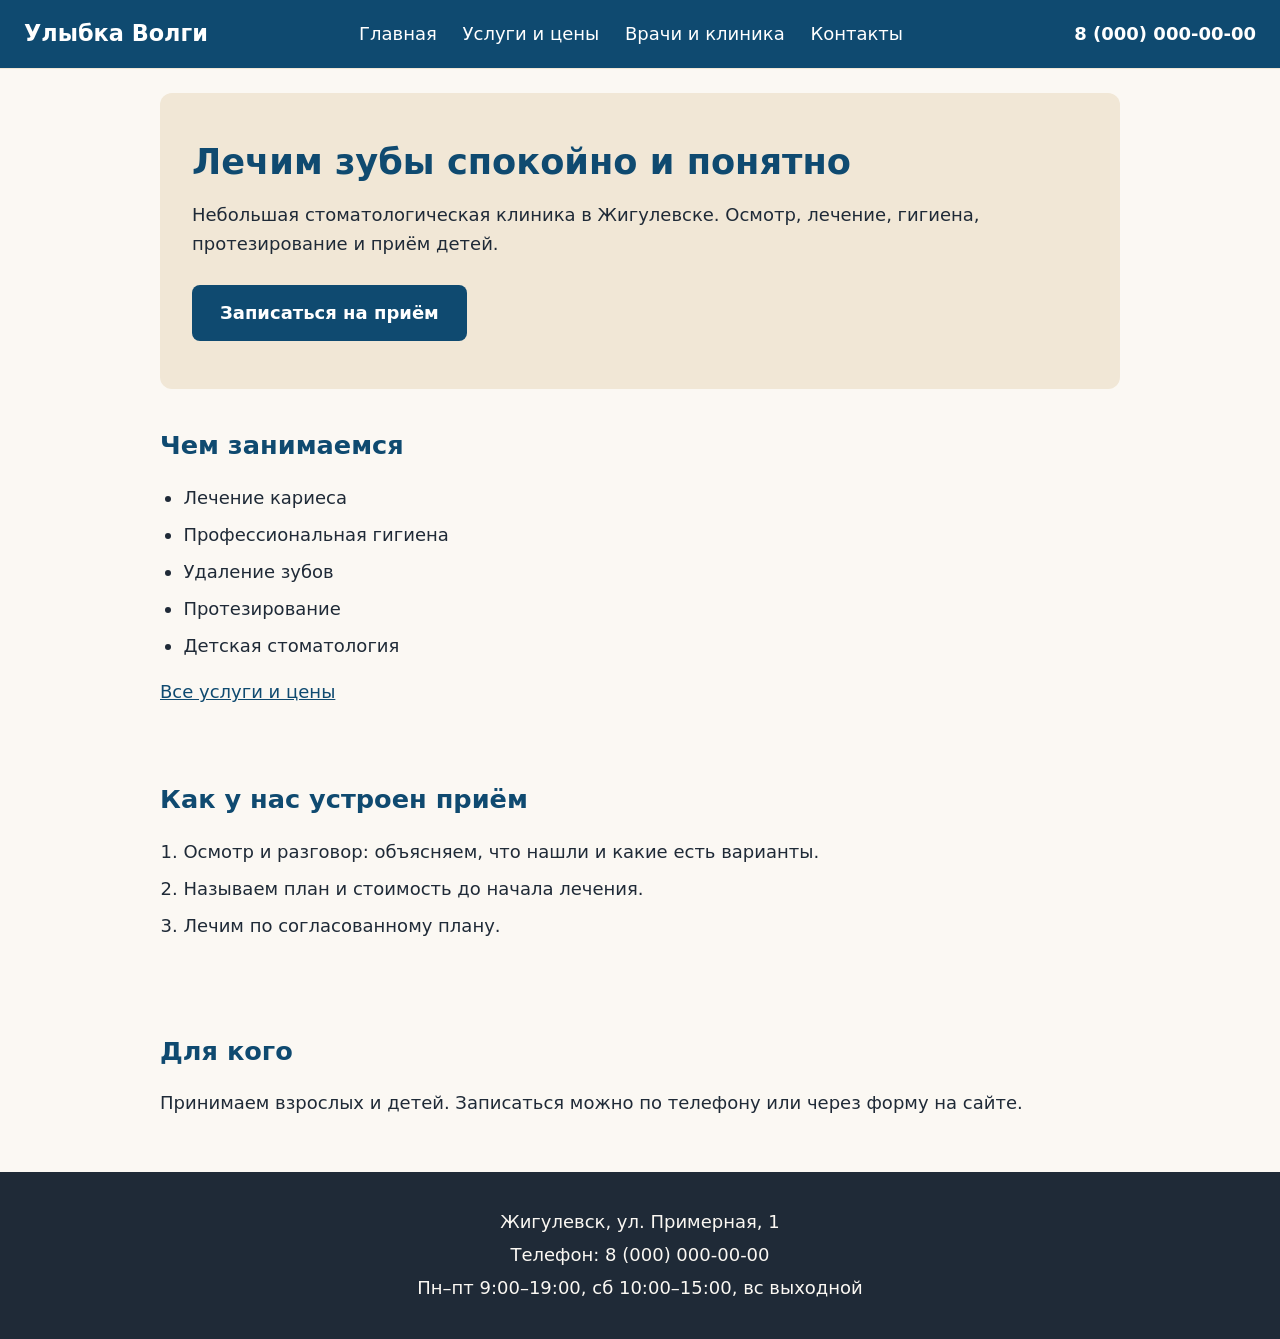
==== index.html @ 2df45988 "Add files via upload" ====
<!DOCTYPE html>
<html lang="ru">
<head>
  <meta charset="utf-8">
  <meta name="viewport" content="width=device-width, initial-scale=1">
  <title>Улыбка Волги — стоматологическая клиника в Жигулевске</title>
  <style>
    /* ЦВЕТА: задаём один раз, дальше используем по имени */
    :root {
      --main: #0F4A70;        /* тёмная бирюза: кнопки, заголовки, ссылки */
      --main-dark: #0A3552;   /* при наведении на кнопку */
      --soft: #F1E7D6;        /* светлый фон блоков */
      --page: #FBF8F3;        /* фон страницы */
      --text: #1F2A37;        /* основной текст */
    }

    /* ОБЩЕЕ: шрифт, размер, фон */
    body {
      margin: 0;
      font-family: system-ui, -apple-system, "Segoe UI", Roboto, Arial, sans-serif;
      font-size: 18px;
      line-height: 1.6;
      color: var(--text);
      background: var(--page);
    }

    /* ШАПКА */
    header {
      display: flex;
      flex-wrap: wrap;
      align-items: center;
      justify-content: space-between;
      gap: 12px 24px;
      padding: 16px 24px;
      background: #0F4A70;
      border-bottom: 1px solid var(--soft);
    }
    header > p { margin: 0; font-size: 1.4rem; font-weight: 700; color: #fff; }
    nav a { margin-right: 20px; color: #fff; text-decoration: none; }
    nav a:hover { text-decoration: underline; }
    header > a { font-weight: 700; color: #fff; text-decoration: none; }

    /* ОСНОВНОЕ: колонка по центру, не шире 960 пикселей */
    main { max-width: 960px; margin: 0 auto; padding: 0 24px; }
    section { padding: 36px 0; }
    h1 { margin: 0 0 16px; font-size: 2.2rem; line-height: 1.2; color: var(--main); }
    h2 { margin: 0 0 12px; font-size: 1.6rem; color: var(--main); }
    ul, ol { padding-left: 1.3em; }
    li { margin-bottom: 8px; }
    main a { color: var(--main); }

    /* ПЕРВЫЙ БЛОК: выделенный, с кнопкой */
    main > section:first-child {
      margin-top: 24px;
      padding: 48px 32px;
      background: var(--soft);
      border-radius: 12px;
    }
    main > section:first-child a {
      display: inline-block;
      margin-top: 8px;
      padding: 14px 28px;
      background: var(--main);
      color: #fff;
      font-weight: 600;
      text-decoration: none;
      border-radius: 8px;
    }
    main > section:first-child a:hover { background: var(--main-dark); }
    a:focus-visible { outline: 3px solid var(--text); outline-offset: 3px; }

    /* ПОДВАЛ */
    footer { padding: 32px 24px; background: var(--text); color: var(--page); text-align: center; }
    footer p { margin: 4px 0; }

    /* ТЕЛЕФОН: на узких экранах чуть меньше и шапка колонкой */
    @media (max-width: 600px) {
      h1 { font-size: 1.8rem; }
      header { flex-direction: column; align-items: flex-start; }
      main > section:first-child { padding: 32px 20px; }
    }
  </style>
</head>
<body>

  <!-- ШАПКА: название и меню -->
  <header>
    <p>Улыбка Волги</p>
    <nav>
      <a href="index.html">Главная</a>
      <a href="uslugi.html">Услуги и цены</a>
      <a href="vrachi.html">Врачи и клиника</a>
      <a href="kontakty.html">Контакты</a>
    </nav>
    <a href="tel:+70000000000">8 (000) 000-00-00</a>
  </header>

  <!-- ОСНОВНОЕ СОДЕРЖИМОЕ СТРАНИЦЫ -->
  <main>

    <section>
      <h1>Лечим зубы спокойно и понятно</h1>
      <p>Небольшая стоматологическая клиника в Жигулевске. Осмотр, лечение, гигиена, протезирование и приём детей.</p>
      <a href="kontakty.html">Записаться на приём</a>
    </section>

    <section>
      <h2>Чем занимаемся</h2>
      <ul>
        <li>Лечение кариеса</li>
        <li>Профессиональная гигиена</li>
        <li>Удаление зубов</li>
        <li>Протезирование</li>
        <li>Детская стоматология</li>
      </ul>
      <a href="uslugi.html">Все услуги и цены</a>
    </section>

    <section>
      <h2>Как у нас устроен приём</h2>
      <ol>
        <li>Осмотр и разговор: объясняем, что нашли и какие есть варианты.</li>
        <li>Называем план и стоимость до начала лечения.</li>
        <li>Лечим по согласованному плану.</li>
      </ol>
    </section>

    <section>
      <h2>Для кого</h2>
      <p>Принимаем взрослых и детей. Записаться можно по телефону или через форму на сайте.</p>
    </section>

  </main>

  <!-- ПОДВАЛ: адрес, телефон, часы работы -->
  <footer>
    <p>Жигулевск, ул. Примерная, 1</p>
    <p>Телефон: 8 (000) 000-00-00</p>
    <p>Пн–пт 9:00–19:00, сб 10:00–15:00, вс выходной</p>
  </footer>

</body>
</html>
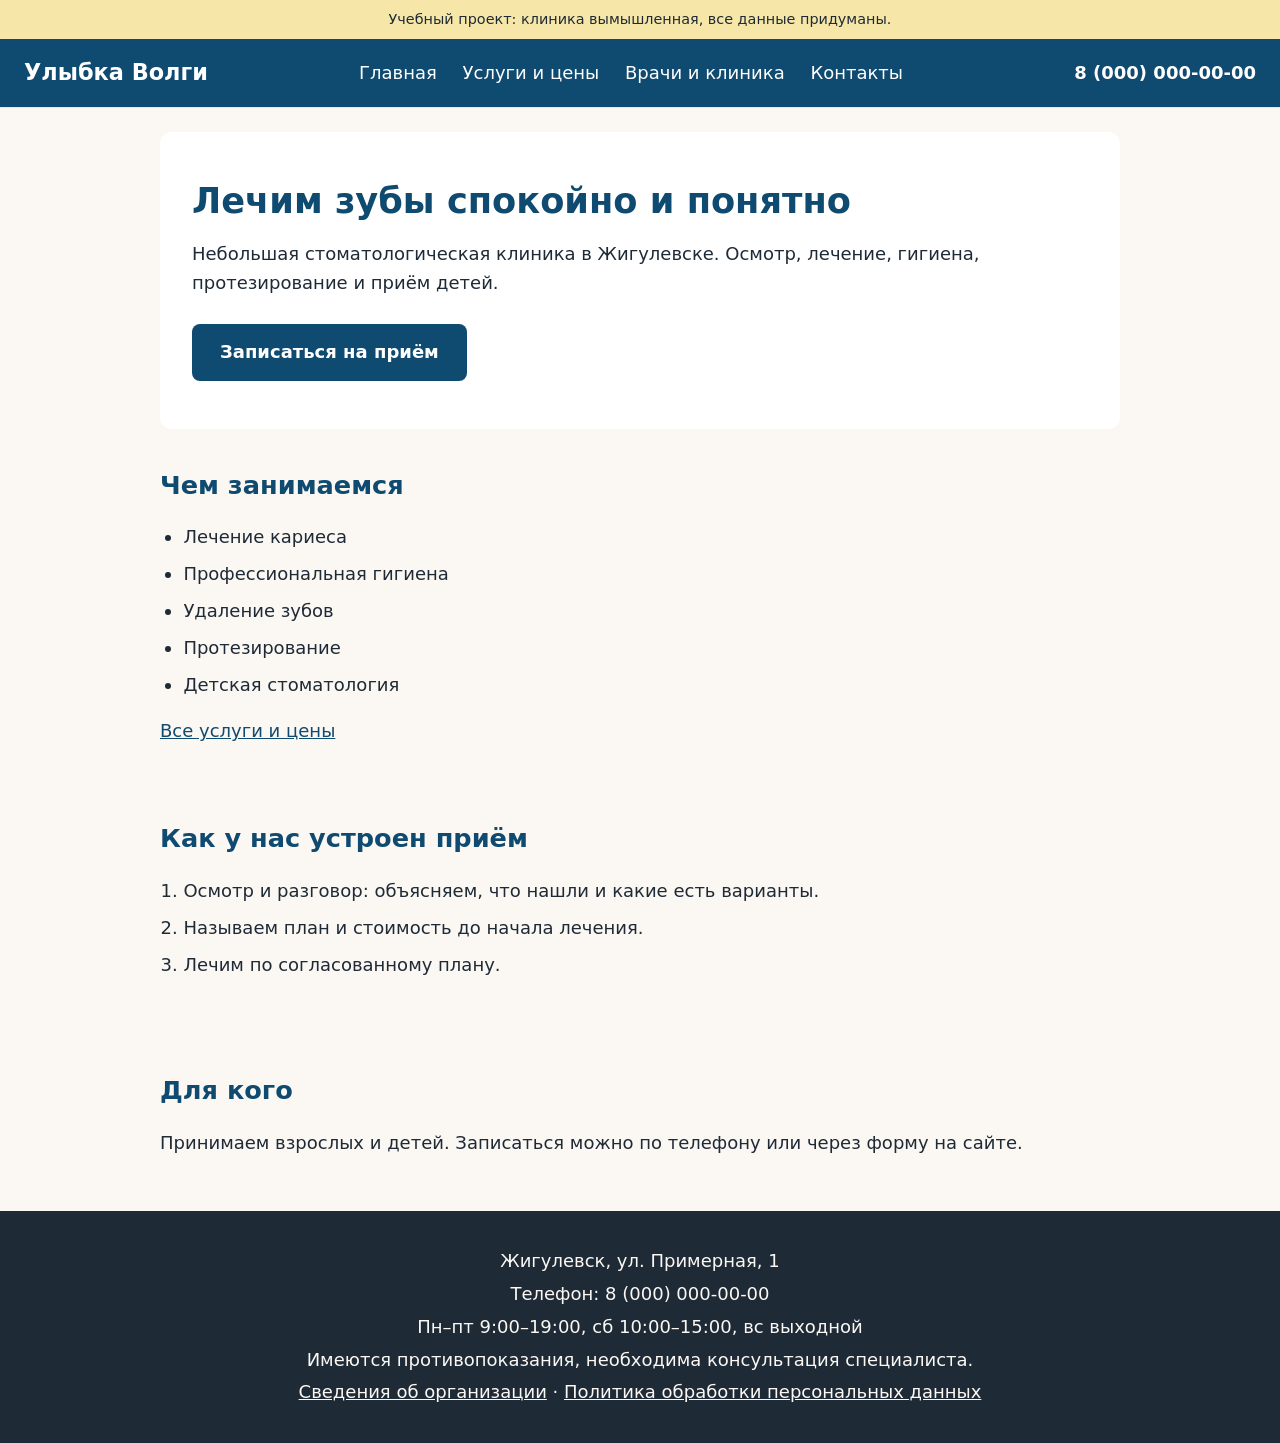
==== commit 945310cf: "Add files via upload" ====
--- a/index.html
+++ b/index.html
@@ -3,85 +3,14 @@
 <head>
   <meta charset="utf-8">
   <meta name="viewport" content="width=device-width, initial-scale=1">
+  <meta name="robots" content="noindex">
   <title>Улыбка Волги — стоматологическая клиника в Жигулевске</title>
-  <style>
-    /* ЦВЕТА: задаём один раз, дальше используем по имени */
-    :root {
-      --main: #0F4A70;        /* тёмная бирюза: кнопки, заголовки, ссылки */
-      --main-dark: #0A3552;   /* при наведении на кнопку */
-      --soft: #F1E7D6;        /* светлый фон блоков */
-      --page: #FBF8F3;        /* фон страницы */
-      --text: #1F2A37;        /* основной текст */
-    }
-
-    /* ОБЩЕЕ: шрифт, размер, фон */
-    body {
-      margin: 0;
-      font-family: system-ui, -apple-system, "Segoe UI", Roboto, Arial, sans-serif;
-      font-size: 18px;
-      line-height: 1.6;
-      color: var(--text);
-      background: var(--page);
-    }
-
-    /* ШАПКА */
-    header {
-      display: flex;
-      flex-wrap: wrap;
-      align-items: center;
-      justify-content: space-between;
-      gap: 12px 24px;
-      padding: 16px 24px;
-      background: #0F4A70;
-      border-bottom: 1px solid var(--soft);
-    }
-    header > p { margin: 0; font-size: 1.4rem; font-weight: 700; color: #fff; }
-    nav a { margin-right: 20px; color: #fff; text-decoration: none; }
-    nav a:hover { text-decoration: underline; }
-    header > a { font-weight: 700; color: #fff; text-decoration: none; }
-
-    /* ОСНОВНОЕ: колонка по центру, не шире 960 пикселей */
-    main { max-width: 960px; margin: 0 auto; padding: 0 24px; }
-    section { padding: 36px 0; }
-    h1 { margin: 0 0 16px; font-size: 2.2rem; line-height: 1.2; color: var(--main); }
-    h2 { margin: 0 0 12px; font-size: 1.6rem; color: var(--main); }
-    ul, ol { padding-left: 1.3em; }
-    li { margin-bottom: 8px; }
-    main a { color: var(--main); }
-
-    /* ПЕРВЫЙ БЛОК: выделенный, с кнопкой */
-    main > section:first-child {
-      margin-top: 24px;
-      padding: 48px 32px;
-      background: var(--soft);
-      border-radius: 12px;
-    }
-    main > section:first-child a {
-      display: inline-block;
-      margin-top: 8px;
-      padding: 14px 28px;
-      background: var(--main);
-      color: #fff;
-      font-weight: 600;
-      text-decoration: none;
-      border-radius: 8px;
-    }
-    main > section:first-child a:hover { background: var(--main-dark); }
-    a:focus-visible { outline: 3px solid var(--text); outline-offset: 3px; }
-
-    /* ПОДВАЛ */
-    footer { padding: 32px 24px; background: var(--text); color: var(--page); text-align: center; }
-    footer p { margin: 4px 0; }
-
-    /* ТЕЛЕФОН: на узких экранах чуть меньше и шапка колонкой */
-    @media (max-width: 600px) {
-      h1 { font-size: 1.8rem; }
-      header { flex-direction: column; align-items: flex-start; }
-      main > section:first-child { padding: 32px 20px; }
-    }
-  </style>
+  <link rel="stylesheet" href="style.css">
 </head>
 <body>
+
+  <!-- ПОМЕТКА: сайт учебный, клиника вымышленная -->
+  <div class="demo-banner">Учебный проект: клиника вымышленная, все данные придуманы.</div>
 
   <!-- ШАПКА: название и меню -->
   <header>
@@ -137,6 +66,8 @@
     <p>Жигулевск, ул. Примерная, 1</p>
     <p>Телефон: 8 (000) 000-00-00</p>
     <p>Пн–пт 9:00–19:00, сб 10:00–15:00, вс выходной</p>
+    <p>Имеются противопоказания, необходима консультация специалиста.</p>
+    <p><a href="svedeniya.html">Сведения об организации</a> · <a href="politika.html">Политика обработки персональных данных</a></p>
   </footer>
 
 </body>
--- a/style.css
+++ b/style.css
@@ -0,0 +1,119 @@
+/* ЦВЕТА: задаём один раз, дальше используем по имени */
+:root {
+  --main: #0F4A70;        /* тёмно-синий: кнопки, заголовки, ссылки */
+  --main-dark: #0A3552;   /* при наведении на кнопку */
+  --soft: #F1E7D6;        /* светлый фон блоков */
+  --page: #FBF8F3;        /* фон страницы */
+  --text: #1F2A37;        /* основной текст */
+  --line: #7A8794;        /* рамки полей формы */
+  --notice: #F6E7A8;      /* плашка «учебный проект» */
+}
+
+/* ОБЩЕЕ: шрифт, размер, фон */
+body {
+  margin: 0;
+  font-family: system-ui, -apple-system, "Segoe UI", Roboto, Arial, sans-serif;
+  font-size: 18px;
+  line-height: 1.6;
+  color: var(--text);
+  background: var(--page);
+}
+
+/* ПЛАШКА: сайт учебный */
+.demo-banner {
+  padding: 8px 16px;
+  background: var(--notice);
+  color: var(--text);
+  font-size: 0.9rem;
+  text-align: center;
+}
+
+/* ШАПКА */
+header {
+  display: flex;
+  flex-wrap: wrap;
+  align-items: center;
+  justify-content: space-between;
+  gap: 12px 24px;
+  padding: 16px 24px;
+  background: #0F4A70;
+  border-bottom: 1px solid var(--soft);
+}
+header > p { margin: 0; font-size: 1.4rem; font-weight: 700; color: #fff; }
+nav a { margin-right: 20px; color: #fff; text-decoration: none; }
+nav a:hover { text-decoration: underline; }
+header > a { font-weight: 700; color: #fff; text-decoration: none; }
+
+/* ОСНОВНОЕ: колонка по центру, не шире 960 пикселей */
+main { max-width: 960px; margin: 0 auto; padding: 0 24px; }
+section { padding: 36px 0; }
+h1 { margin: 0 0 16px; font-size: 2.2rem; line-height: 1.2; color: var(--main); }
+h2 { margin: 0 0 12px; font-size: 1.6rem; color: var(--main); }
+h3 { margin: 24px 0 4px; font-size: 1.3rem; color: var(--main); }
+ul, ol { padding-left: 1.3em; }
+li { margin-bottom: 8px; }
+main a { color: var(--main); }
+
+/* ПЕРВЫЙ БЛОК: выделенный, с кнопкой */
+main > section:first-child {
+  margin-top: 24px;
+  padding: 48px 32px;
+  background: #fff;
+  border-radius: 12px;
+}
+main > section:first-child a {
+  display: inline-block;
+  margin-top: 8px;
+  padding: 14px 28px;
+  background: var(--main);
+  color: #fff;
+  font-weight: 600;
+  text-decoration: none;
+  border-radius: 8px;
+}
+main > section:first-child a:hover { background: var(--main-dark); }
+a:focus-visible, button:focus-visible, input:focus-visible, textarea:focus-visible {
+  outline: 3px solid var(--text);
+  outline-offset: 3px;
+}
+
+/* КНОПКА: любая ссылка или <button> с class="button" */
+.button {
+  display: inline-block;
+  margin-top: 8px;
+  padding: 14px 28px;
+  background: var(--main);
+  color: #fff;
+  border: 0;
+  border-radius: 8px;
+  font: inherit;
+  font-weight: 600;
+  text-decoration: none;
+  cursor: pointer;
+}
+.button:hover { background: var(--main-dark); }
+
+/* ФОРМА: поля того же размера, что и текст сайта */
+input[type="text"], input[type="tel"], textarea {
+  box-sizing: border-box;
+  width: 100%;
+  max-width: 420px;
+  padding: 10px;
+  background: #fff;
+  color: var(--text);
+  border: 1px solid var(--line);
+  border-radius: 6px;
+  font: inherit;
+}
+
+/* ПОДВАЛ */
+footer { padding: 32px 24px; background: var(--text); color: var(--page); text-align: center; }
+footer p { margin: 4px 0; }
+footer a { color: var(--page); }
+
+/* ТЕЛЕФОН: на узких экранах чуть меньше и шапка колонкой */
+@media (max-width: 600px) {
+  h1 { font-size: 1.8rem; }
+  header { flex-direction: column; align-items: flex-start; }
+  main > section:first-child { padding: 32px 20px; }
+}
